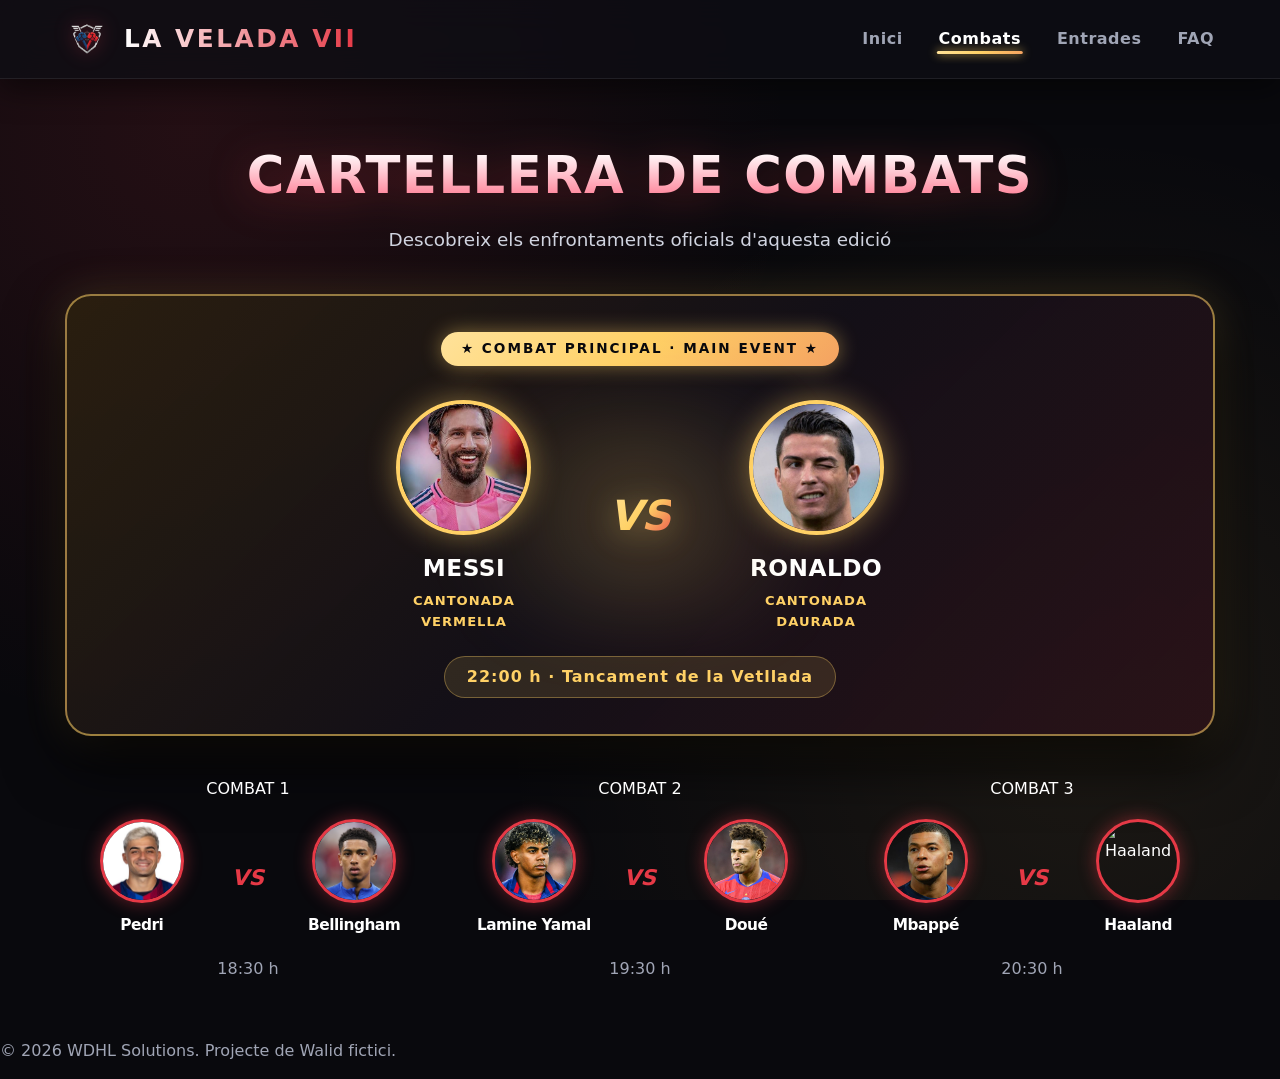
==== combats.html @ 8272f747 "primer commit" ====
<!DOCTYPE html>
<html lang="ca">
<head>
  <meta charset="UTF-8">
  <meta name="viewport" content="width=device-width, initial-scale=1.0">
  <title>La Velada del Año - Combats</title>
  <link rel="stylesheet" href="css/styles.css">
  <style>
    .combats-header {
      text-align: center;
      margin-bottom: 40px;
    }

    .combats-header h2 {
      font-size: 3.2rem;
      font-weight: 900;
      text-transform: uppercase;
      letter-spacing: 1.5px;
      background: linear-gradient(180deg, #FFFFFF 20%, #FF4D6D 100%);
      -webkit-background-clip: text;
      -webkit-text-fill-color: transparent;
      filter: drop-shadow(0 6px 20px rgba(230, 57, 70, 0.35));
      margin-bottom: 0.5rem;
    }

    .combats-header .subtitle {
      font-size: 1.15rem;
      color: #D0D4E0;
    }

    .main-event-banner {
      background: linear-gradient(135deg, rgba(45, 34, 15, 0.85) 0%, rgba(20, 16, 24, 0.96) 50%, rgba(45, 18, 25, 0.85) 100%);
      border: 2px solid rgba(255, 209, 102, 0.55);
      border-radius: 26px;
      padding: 36px 30px;
      margin-bottom: 40px;
      text-align: center;
      position: relative;
      overflow: hidden;
      box-shadow: 0 25px 60px rgba(0, 0, 0, 0.85), 0 0 40px rgba(255, 209, 102, 0.18);
      transition: transform 0.35s ease, box-shadow 0.35s ease;
    }

    .main-event-banner:hover {
      transform: translateY(-6px);
      border-color: var(--accent-gold);
      box-shadow: 0 30px 70px rgba(0, 0, 0, 0.9), 0 0 50px rgba(255, 209, 102, 0.3);
    }

    .main-event-banner::before {
      content: '';
      position: absolute;
      top: 50%;
      left: 50%;
      transform: translate(-50%, -50%);
      width: 450px;
      height: 220px;
      background: radial-gradient(circle, rgba(255, 209, 102, 0.22) 0%, transparent 70%);
      filter: blur(35px);
      pointer-events: none;
    }

    .main-badge {
      display: inline-block;
      background: linear-gradient(135deg, #FFE29A 0%, #FFD166 50%, #F4A261 100%);
      color: #09090D;
      font-size: 0.85rem;
      font-weight: 900;
      letter-spacing: 2px;
      text-transform: uppercase;
      padding: 6px 20px;
      border-radius: 50px;
      box-shadow: 0 0 20px rgba(255, 209, 102, 0.45);
      margin-bottom: 24px;
    }

    .main-matchup {
      display: flex;
      align-items: center;
      justify-content: center;
      gap: 55px;
      margin: 10px 0 24px;
      flex-wrap: wrap;
    }

    .main-fighter {
      display: flex;
      flex-direction: column;
      align-items: center;
      width: 180px;
    }

    .main-fighter img {
      width: 135px;
      height: 135px;
      border-radius: 50%;
      object-fit: cover;
      border: 4px solid var(--accent-gold);
      box-shadow: 0 0 30px rgba(255, 209, 102, 0.45);
      transition: transform 0.35s ease;
    }

    .main-event-banner:hover .main-fighter img {
      transform: scale(1.07);
    }

    .main-fighter h3 {
      font-size: 1.45rem;
      font-weight: 900;
      color: #FFFFFF;
      margin-top: 14px;
      margin-bottom: 4px;
      text-transform: uppercase;
      letter-spacing: 0.5px;
    }

    .main-fighter span {
      font-size: 0.82rem;
      color: var(--accent-gold);
      font-weight: 700;
      letter-spacing: 1px;
      text-transform: uppercase;
    }

    .main-vs {
      font-size: 2.6rem;
      font-weight: 900;
      font-style: italic;
      background: linear-gradient(135deg, #FFE29A 0%, #FFD166 50%, #E63946 100%);
      -webkit-background-clip: text;
      -webkit-text-fill-color: transparent;
      filter: drop-shadow(0 4px 15px rgba(255, 209, 102, 0.4));
    }

    .main-time {
      display: inline-block;
      padding: 7px 22px;
      border-radius: 50px;
      background: rgba(255, 209, 102, 0.12);
      border: 1px solid rgba(255, 209, 102, 0.35);
      color: var(--accent-gold);
      font-weight: 800;
      font-size: 1rem;
      letter-spacing: 1px;
      margin-bottom: 0;
    }

    .undercard-grid {
      display: grid;
      grid-template-columns: repeat(3, 1fr);
      gap: 26px;
    }

    .matchup {
      display: flex;
      flex-direction: row;
      align-items: center;
      justify-content: space-between;
      margin: 18px 0;
      width: 100%;
    }

    .fighter-box {
      display: flex;
      flex-direction: column;
      align-items: center;
      width: 42%;
    }

    .fighter-avatar {
      width: 84px;
      height: 84px;
      border-radius: 50%;
      object-fit: cover;
      border: 3px solid var(--primary-red);
      box-shadow: 0 0 18px rgba(230, 57, 70, 0.45);
      display: block;
    }

    .fighter-box h3 {
      font-size: 0.96rem;
      text-align: center;
      color: #FFFFFF;
      margin-top: 10px;
      margin-bottom: 0;
      white-space: nowrap;
    }

    .vs {
      font-weight: 900;
      font-size: 1.35rem;
      font-style: italic;
      color: var(--primary-red);
    }

    @media (max-width: 920px) {
      .undercard-grid {
        grid-template-columns: 1fr;
      }
      .main-matchup {
        gap: 20px;
      }
      .main-fighter {
        width: 130px;
      }
      .main-fighter img {
        width: 105px;
        height: 105px;
      }
      .main-fighter h3 {
        font-size: 1.15rem;
      }
    }
  </style>
</head>
<body>
  <header>
    <div class="logo">
      <img src="img/LOGOVELADA.png" alt="Logo La Velada VII" class="logo-img">
      <span class="logo-text">LA VELADA VII</span>
    </div>
    <nav>
      <ul>
        <li><a href="index.html">Inici</a></li>
        <li><a href="combats.html" class="active">Combats</a></li>
        <li><a href="entrades.html">Entrades</a></li>
        <li><a href="faq.html">FAQ</a></li>
      </ul>
    </nav>
  </header>

  <main>
    <section class="combats-container">
      <div class="combats-header">
        <h2>Cartellera de Combats</h2>
        <p class="subtitle">Descobreix els enfrontaments oficials d'aquesta edició</p>
      </div>

      <article class="main-event-banner combat-card">
        <span class="main-badge">★ Combat Principal · Main Event ★</span>
        <div class="main-matchup">
          <div class="main-fighter">
            <img src="img/Messi.jpg" alt="Messi">
            <h3>Messi</h3>
            <span>Cantonada Vermella</span>
          </div>
          <span class="main-vs">VS</span>
          <div class="main-fighter">
            <img src="img/Ronaldo.jpg" alt="Ronaldo">
            <h3>Ronaldo</h3>
            <span>Cantonada Daurada</span>
          </div>
        </div>
        <p class="main-time">22:00 h · Tancament de la Vetllada</p>
      </article>

      <div class="undercard-grid">
        <article class="combat-card">
          <span class="combat-num">COMBAT 1</span>
          <div class="matchup">
            <div class="fighter-box">
              <img src="img/Pedri.jpg" alt="Pedri" class="fighter-avatar">
              <h3>Pedri</h3>
            </div>
            <span class="vs">VS</span>
            <div class="fighter-box">
              <img src="img/Bellingham.jpg" alt="Bellingham" class="fighter-avatar">
              <h3>Bellingham</h3>
            </div>
          </div>
          <p class="combat-time">18:30 h</p>
        </article>

        <article class="combat-card">
          <span class="combat-num">COMBAT 2</span>
          <div class="matchup">
            <div class="fighter-box">
              <img src="img/Lamine.webp" alt="Lamine Yamal" class="fighter-avatar">
              <h3>Lamine Yamal</h3>
            </div>
            <span class="vs">VS</span>
            <div class="fighter-box">
              <img src="img/Doué.jpg" alt="Doué" class="fighter-avatar">
              <h3>Doué</h3>
            </div>
          </div>
          <p class="combat-time">19:30 h</p>
        </article>

        <article class="combat-card">
          <span class="combat-num">COMBAT 3</span>
          <div class="matchup">
            <div class="fighter-box">
              <img src="img/mbappe.jpg" alt="Mbappé" class="fighter-avatar">
              <h3>Mbappé</h3>
            </div>
            <span class="vs">VS</span>
            <div class="fighter-box">
              <img src="img/haaland.jpg" alt="Haaland" class="fighter-avatar">
              <h3>Haaland</h3>
            </div>
          </div>
          <p class="combat-time">20:30 h</p>
        </article>
      </div>
    </section>
  </main>

  <footer>
    <p>&copy; 2026 WDHL Solutions. Projecte de Walid fictici.</p>
  </footer>

  <script src="js/main.js"></script>
</body>
</html>
---- css/styles.css ----
:root {
  --primary-red: #E63946;
  --primary-red-glow: rgba(230, 57, 70, 0.45);
  --bg-dark: #09090D;
  --card-bg: #14141C;
  --card-hover: #1B1B26;
  --accent-gold: #FFD166;
  --accent-gold-glow: rgba(255, 209, 102, 0.35);
  --text-main: #FFFFFF;
  --text-muted: #A0A5B5;
  --gradient-fire: linear-gradient(135deg, #FF2A4B 0%, #E63946 50%, #FF758F 100%);
  --gradient-gold: linear-gradient(135deg, #FFE29A 0%, #FFD166 50%, #F4A261 100%);
  --gradient-surface: linear-gradient(180deg, rgba(28, 28, 38, 0.8) 0%, rgba(16, 16, 22, 0.95) 100%);
  --shadow-deep: 0 20px 50px rgba(0, 0, 0, 0.75);
}

* {
  box-sizing: border-box;
  margin: 0;
  padding: 0;
}

body {
  background-color: var(--bg-dark);
  background-image: 
    radial-gradient(circle at 15% 15%, rgba(230, 57, 70, 0.12) 0%, transparent 45%),
    radial-gradient(circle at 85% 80%, rgba(255, 209, 102, 0.08) 0%, transparent 45%);
  background-attachment: fixed;
  color: var(--text-main);
  font-family: 'Segoe UI', system-ui, -apple-system, sans-serif;
  display: flex;
  flex-direction: column;
  min-height: 100vh;
  line-height: 1.6;
  padding-top: 95px;
  overflow-x: hidden;
}

h1, h2, h3 {
  font-weight: 800;
  letter-spacing: -0.5px;
}

h2 {
  font-size: 2.6rem;
  text-transform: uppercase;
  letter-spacing: 2px;
  background: var(--gradient-fire);
  -webkit-background-clip: text;
  -webkit-text-fill-color: transparent;
  margin-bottom: 0.5rem;
}

p {
  color: var(--text-muted);
  margin-bottom: 1rem;
}

header, #main-header {
  display: flex;
  justify-content: space-between;
  align-items: center;
  padding: 16px 5%;
  background: rgba(14, 14, 20, 0.75);
  backdrop-filter: blur(16px);
  -webkit-backdrop-filter: blur(16px);
  border-bottom: 1px solid rgba(255, 255, 255, 0.08);
  box-shadow: 0 10px 30px rgba(0, 0, 0, 0.5);
  position: fixed;
  width: 100%;
  top: 0;
  left: 0;
  z-index: 1000;
}

.logo {
  display: flex;
  align-items: center;
  gap: 14px;
  transition: transform 0.3s ease;
}

.logo:hover {
  transform: scale(1.03);
}

.logo-img, .logo img {
  width: 46px;
  height: 46px;
  object-fit: contain;
  filter: drop-shadow(0 0 10px var(--primary-red-glow));
}

.logo-text, .logo span {
  font-size: 1.55rem;
  font-weight: 900;
  letter-spacing: 2.5px;
  text-transform: uppercase;
  background: linear-gradient(90deg, #FFFFFF 0%, #E63946 100%);
  -webkit-background-clip: text;
  -webkit-text-fill-color: transparent;
}

nav ul {
  display: flex;
  list-style: none;
  gap: 32px;
}

nav a {
  color: var(--text-muted);
  text-decoration: none;
  font-weight: 600;
  font-size: 1rem;
  letter-spacing: 0.5px;
  position: relative;
  padding: 6px 2px;
  transition: color 0.3s ease;
}

nav a::after {
  content: '';
  position: absolute;
  bottom: 0;
  left: 50%;
  transform: translateX(-50%);
  width: 0;
  height: 3px;
  border-radius: 2px;
  background: var(--gradient-gold);
  box-shadow: 0 0 10px var(--accent-gold);
  transition: width 0.3s cubic-bezier(0.25, 0.8, 0.25, 1);
}

nav a:hover {
  color: #FFFFFF;
}

nav a:hover::after, nav a.active::after {
  width: 100%;
}

nav a.active {
  color: #FFFFFF;
}

main, .main-container, .container {
  max-width: 1200px;
  width: 100%;
  margin: 40px auto;
  padding: 0 25px;
  flex: 1;
}

.hero {
  text-align: center;
  padding: 70px 20px 60px;
  position: relative;
}

.hero::before {
  content: '';
  position: absolute;
  top: 50%;
  left: 50%;
  transform: translate(-50%, -50%);
  width: 550px;
  height: 300px;
  background: radial-gradient(circle, rgba(230, 57, 70, 0.22) 0%, transparent 70%);
  filter: blur(40px);
  z-index: -1;
  pointer-events: none;
}

.hero h1 {
  font-size: 4.6rem;
  font-weight: 900;
  letter-spacing: 1px;
  text-transform: uppercase;
  background: linear-gradient(180deg, #FFFFFF 20%, #FF4D6D 100%);
  -webkit-background-clip: text;
  -webkit-text-fill-color: transparent;
  filter: drop-shadow(0 6px 20px rgba(230, 57, 70, 0.35));
  margin-bottom: 1rem;
}

.hero .subtitle {
  font-size: 1.35rem;
  color: #D0D4E0;
  max-width: 650px;
  margin: 0 auto 1.2rem;
}

.hero .date {
  display: inline-block;
  padding: 8px 22px;
  border-radius: 50px;
  background: rgba(255, 209, 102, 0.1);
  border: 1px solid rgba(255, 209, 102, 0.35);
  color: var(--accent-gold);
  font-weight: 800;
  font-size: 1.1rem;
  letter-spacing: 1.5px;
  text-transform: uppercase;
  box-shadow: 0 0 20px rgba(255, 209, 102, 0.15);
}

.countdown-container {
  display: flex;
  justify-content: center;
  gap: 22px;
  margin: 45px 0;
  flex-wrap: wrap;
}

.time-card {
  background: var(--gradient-surface);
  padding: 26px 22px;
  border-radius: 20px;
  min-width: 120px;
  text-align: center;
  border: 1px solid rgba(255, 255, 255, 0.08);
  border-top: 3px solid var(--primary-red);
  box-shadow: var(--shadow-deep);
  transition: all 0.35s cubic-bezier(0.16, 1, 0.3, 1);
  position: relative;
  overflow: hidden;
}

.time-card:hover {
  transform: translateY(-8px) scale(1.03);
  border-color: rgba(230, 57, 70, 0.5);
  box-shadow: 0 15px 35px rgba(230, 57, 70, 0.25);
}

.time-card span {
  display: block;
  font-size: 3.2rem;
  font-weight: 900;
  background: var(--gradient-gold);
  -webkit-background-clip: text;
  -webkit-text-fill-color: transparent;
  filter: drop-shadow(0 0 12px var(--accent-gold-glow));
  line-height: 1.05;
  margin-bottom: 6px;
}

.time-card label {
  font-size: 0.8rem;
  font-weight: 700;
  color: var(--text-muted);
  text-transform: uppercase;
  letter-spacing: 2px;
}

.btn-primary {
  background: var(--gradient-fire);
  color: #FFFFFF;
  border: none;
  padding: 18px 48px;
  border-radius: 50px;
  cursor: pointer;
  font-weight: 800;
  font-size: 1.1rem;
  letter-spacing: 1px;
  text-transform: uppercase;
  text-decoration: none;
  display: inline-block;
  position: relative;
  overflow: hidden;
  transition: all 0.3s ease;
  box-shadow: 0 10px 30px var(--primary-red-glow);
  margin-top: 15px;
}

.btn-primary::before {
  content: '';
  position: absolute;
  top: 0;
  left: -100%;
  width: 60%;
  height: 100%;
  background: linear-gradient(90deg, transparent, rgba(255, 255, 255, 0.35), transparent);
  transform: skewX(-25deg);
  transition: left 0.6s ease;
}

.btn-primary:hover {
  transform: translateY(-4px) scale(1.03);
  box-shadow: 0 16px 40px rgba(230, 57, 70, 0.65);
}

.btn-primary:hover::before {
  left: 140%;
}

.combats-container {
  text-align: center;
}

.combats-
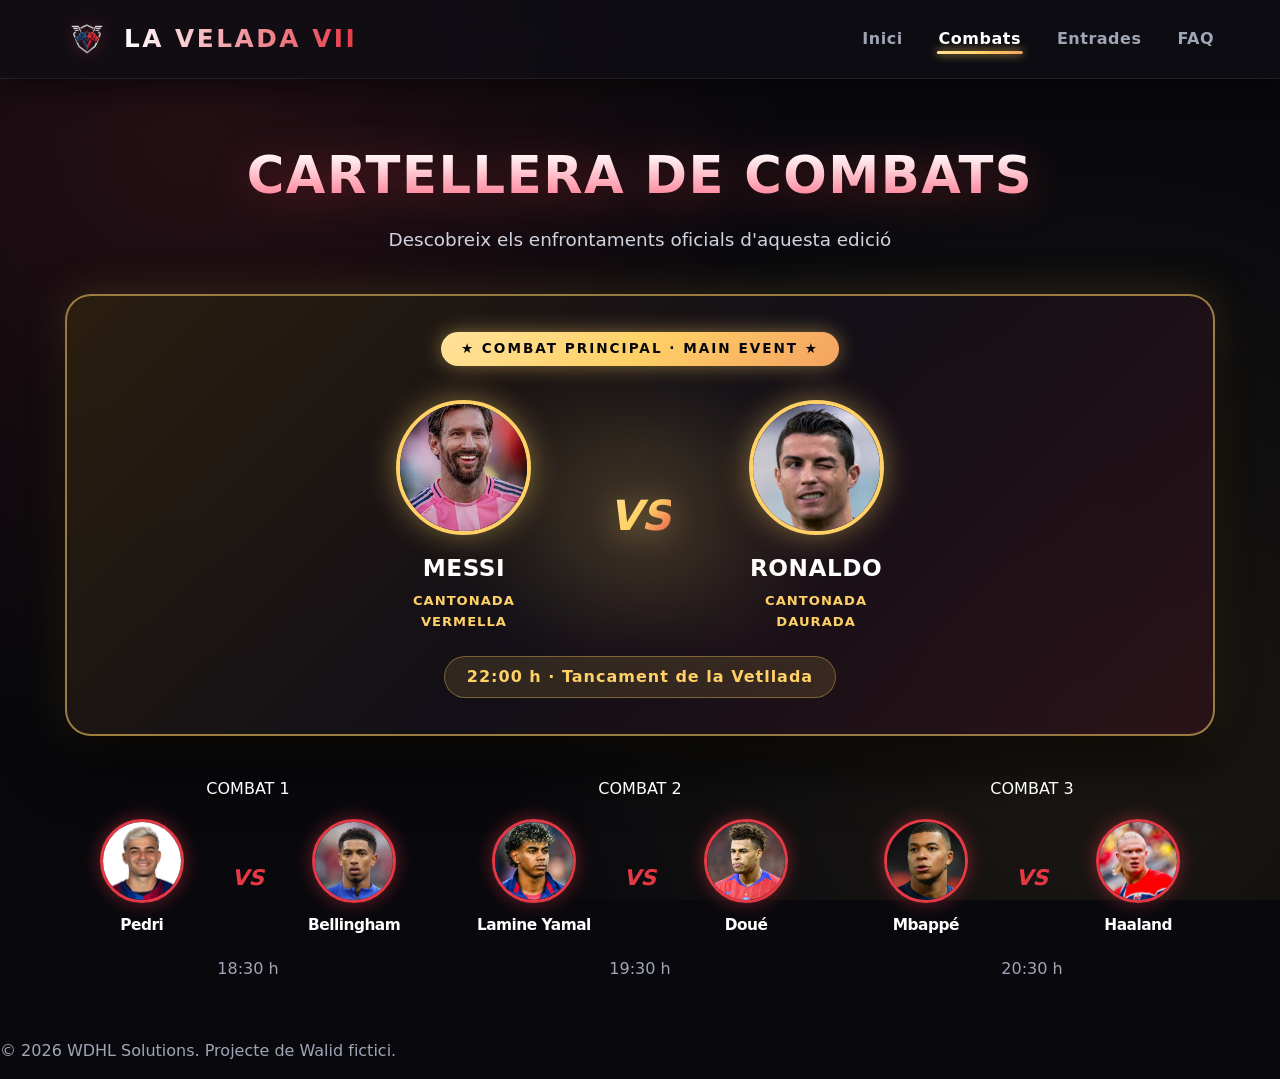
==== commit a871e57f: "Update combats.html" ====
--- a/combats.html
+++ b/combats.html
@@ -296,7 +296,7 @@
             </div>
             <span class="vs">VS</span>
             <div class="fighter-box">
-              <img src="img/haaland.jpg" alt="Haaland" class="fighter-avatar">
+              <img src="img/Haaland.jpg" alt="Haaland" class="fighter-avatar">
               <h3>Haaland</h3>
             </div>
           </div>
@@ -312,4 +312,4 @@
 
   <script src="js/main.js"></script>
 </body>
-</html>+</html>
